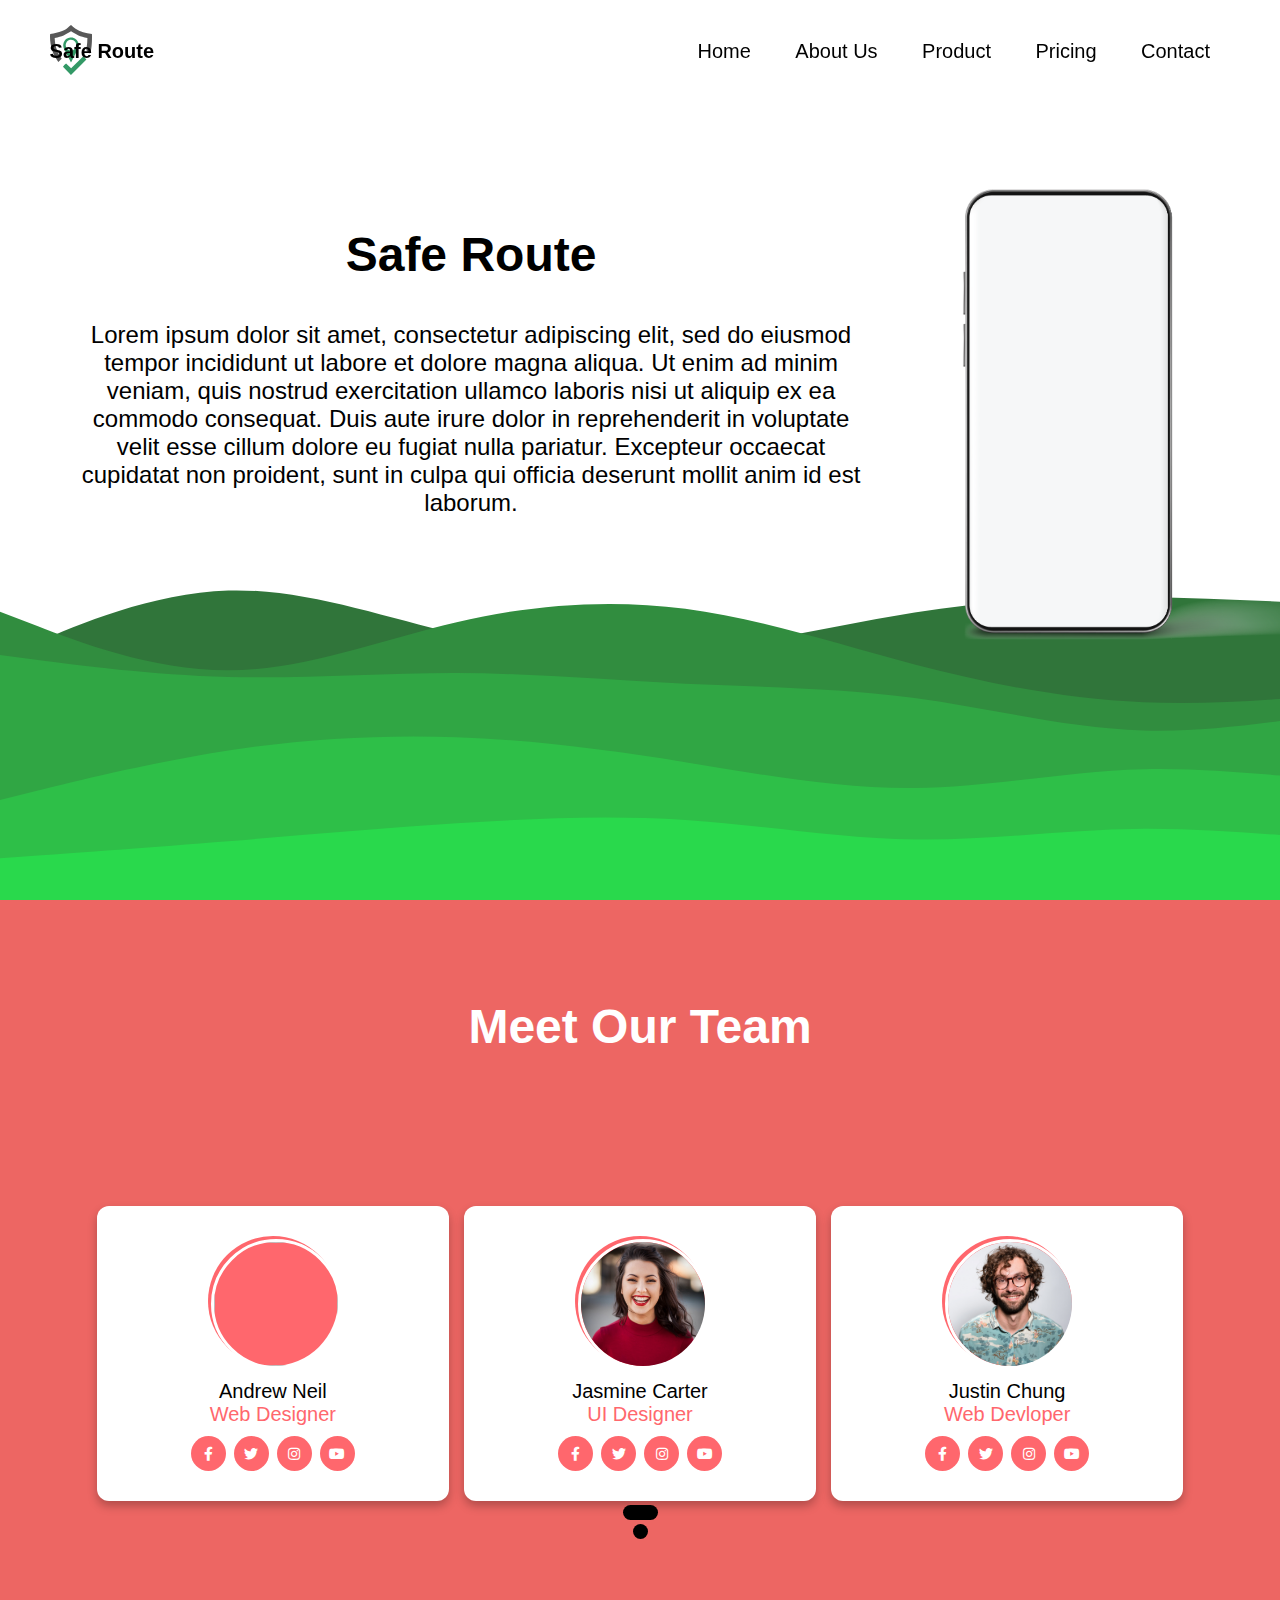
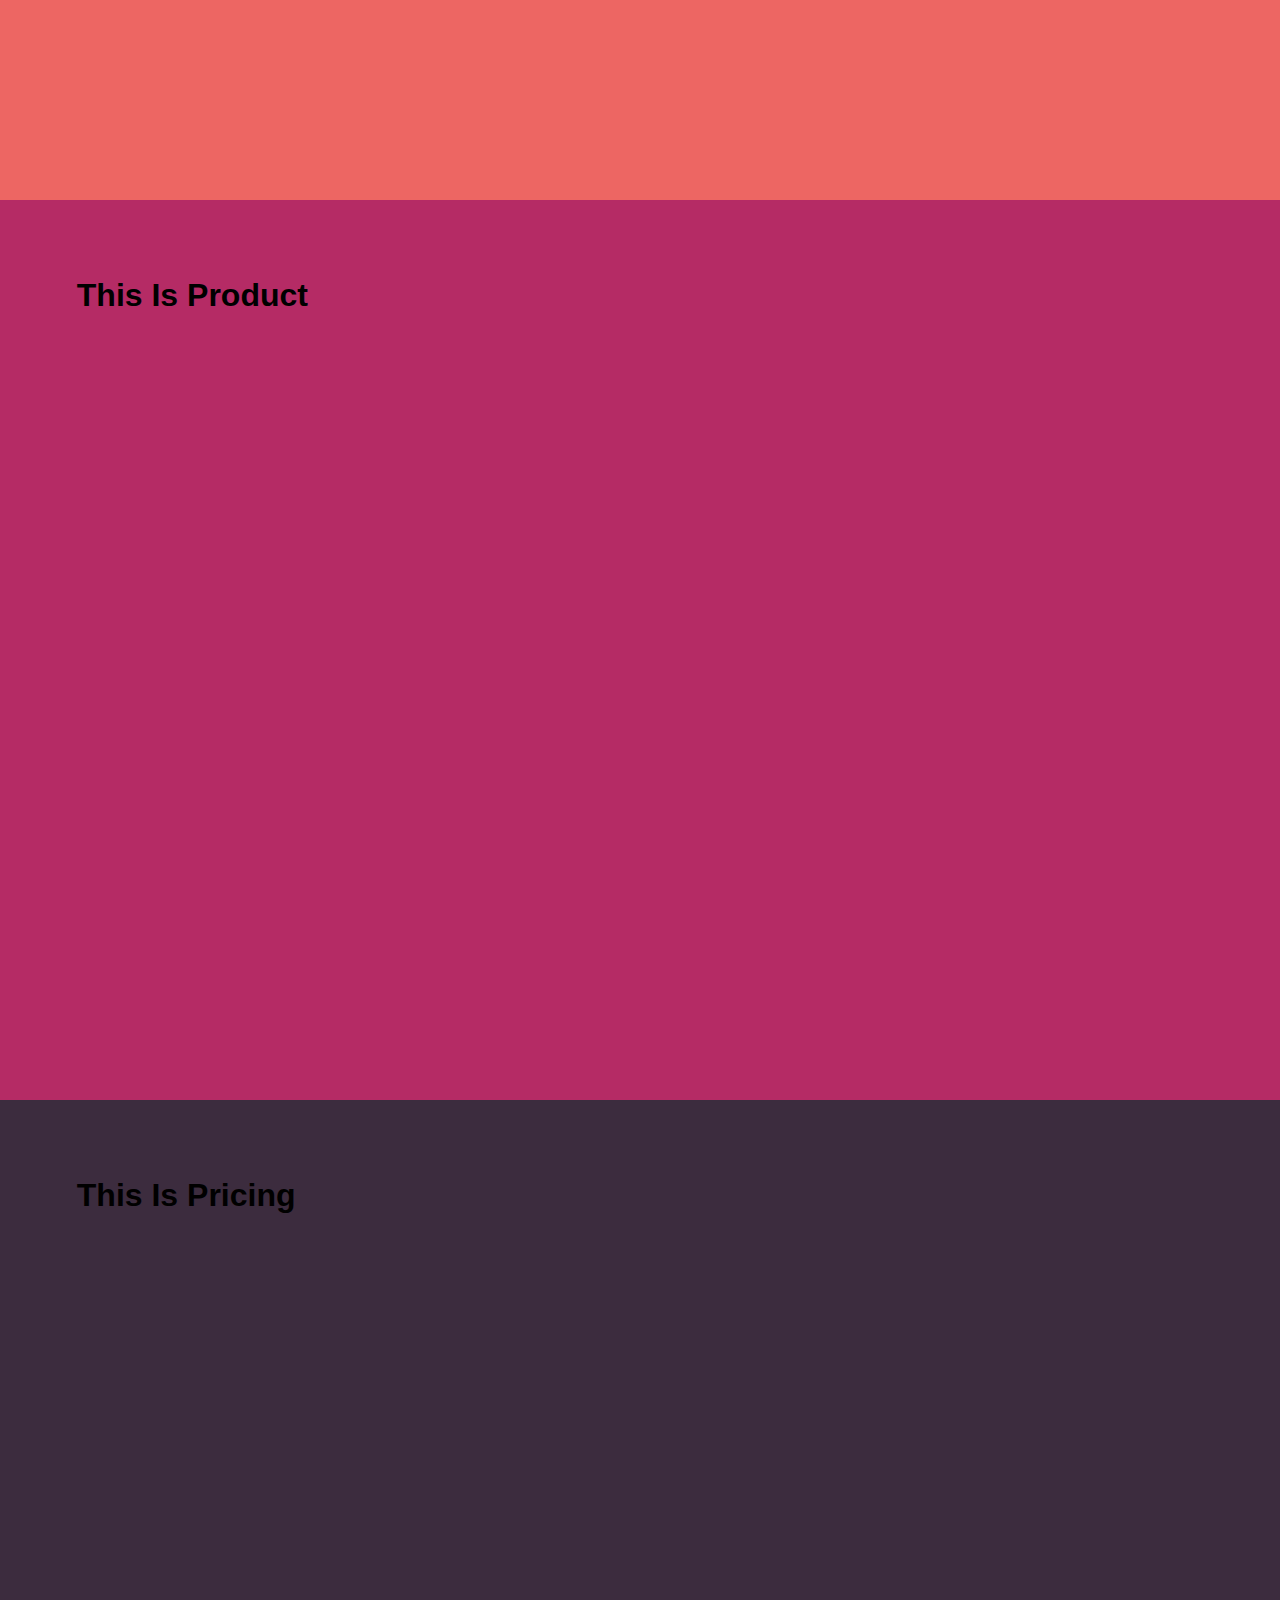
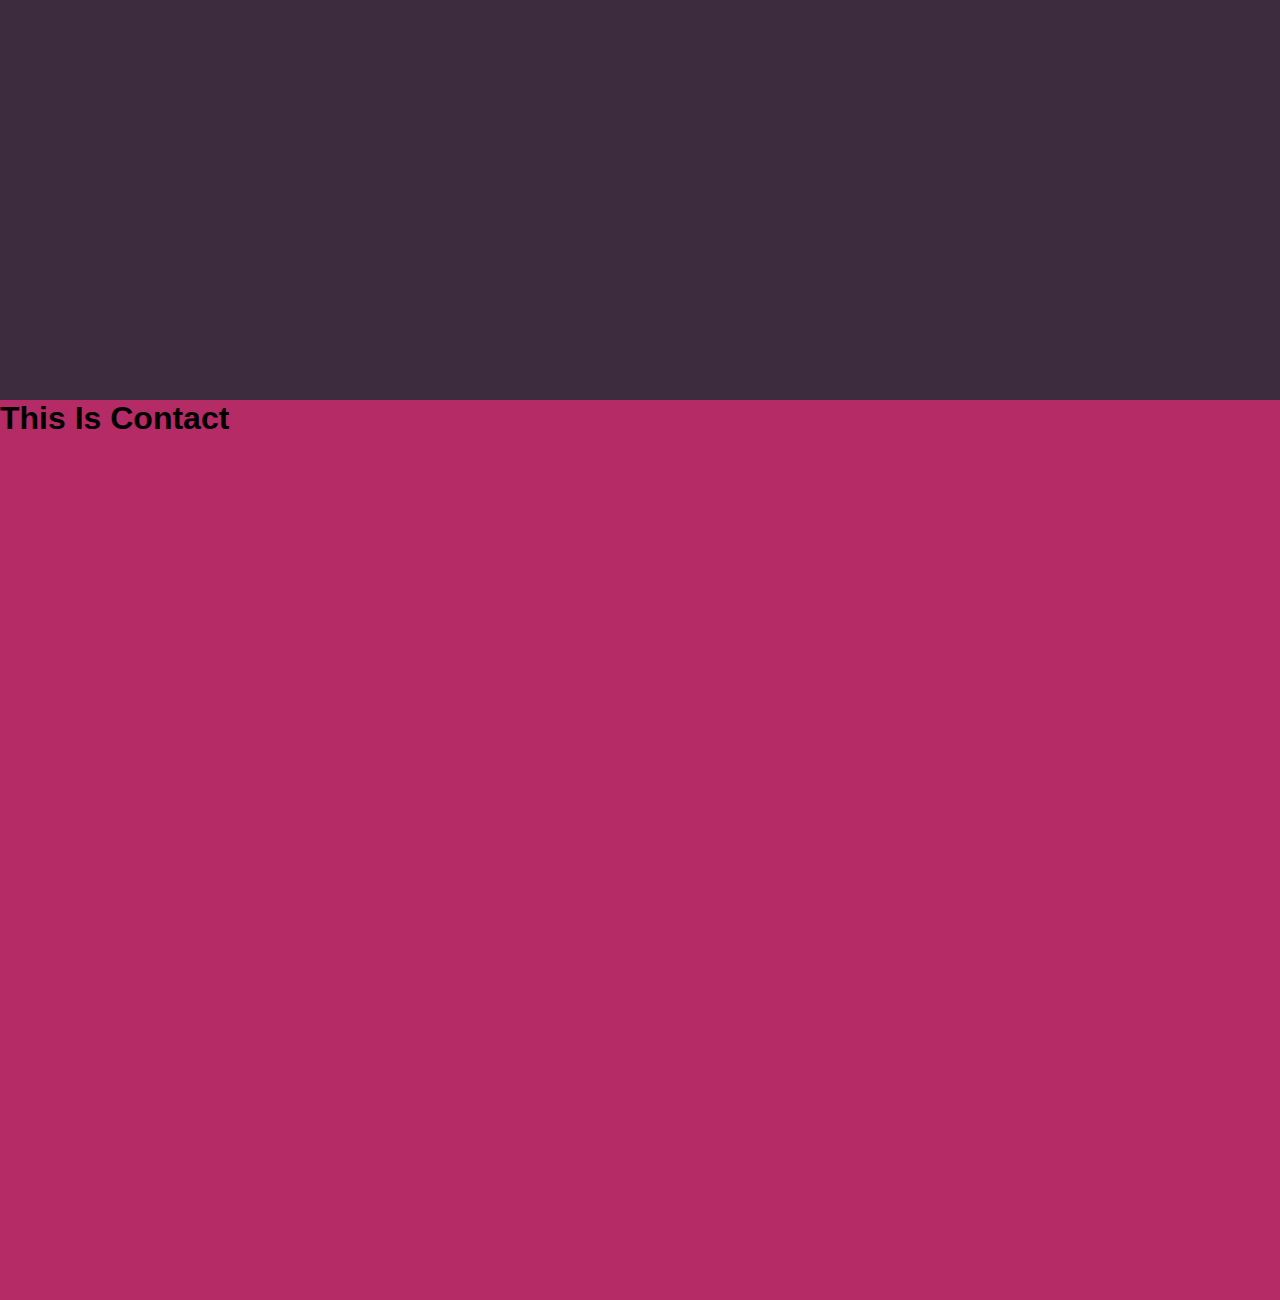
==== index.html @ e8eb343a "initial commit" ====
<!DOCTYPE html>
<html lang="en">

<head>
    <meta charset="UTF-8">
    <title>Safe Route</title>
    <!-- Fontawesome CDN Link -->
    <link rel="stylesheet" href="https://cdnjs.cloudflare.com/ajax/libs/font-awesome/5.15.2/css/all.min.css"/>

    <link rel="stylesheet" href="./static/style.css">
    <link rel="stylesheet" href="./static/pagetransition.css">
	<script src="pagetransitionscript.js"></script>
</head>

<body class="animate-in">
    <header>
        <a href="#"><img class="logo" src="./images/Logo.svg" alt="Logo"></a>
        <a href="#" class="textLogo">Safe Route</a>
        <ul id="menu">
            <li><a href="#home">Home</a></li>
            <li><a href="#about">About Us</a></li>
            <li><a href="#product">Product</a></li>
            <li><a href="#pricing">Pricing</a></li>
            <li><a href="#contact">Contact</a></li>
        </ul>
    </header>
    <section id="home" class="container">
        <div style="width: 70%;">
            <p><h1>Safe Route</h1>Lorem ipsum dolor sit amet, consectetur adipiscing elit, 
            sed do eiusmod tempor incididunt ut labore et dolore magna aliqua. 
            Ut enim ad minim veniam, quis nostrud exercitation ullamco laboris nisi 
            ut aliquip ex ea commodo consequat. Duis aute irure dolor in reprehenderit 
            in voluptate velit esse cillum dolore eu fugiat nulla pariatur. Excepteur 
            occaecat cupidatat non proident, sunt in culpa qui officia deserunt mollit 
            anim id est laborum.
            </p>
        </div>
        <div style="width: 29%;">
            <img class="phone" src="./images/phone.png">
        </div>
    </section>
    <section id="about" class="container-col">
        <div style="height: 20%;">
            <h1>Meet Our Team</h1>
        </div>
        <div class="container-slideshow" style="height: 80%;">
            <div class="container-card">
                <input type="radio" name="dot" id="one">
                <input type="radio" name="dot" id="two">
                 <div class="main-card">
                        <div class="cards">
                            <div class="card">
                                <div class="content">
                                    <div class="img">
                                        <img src="images/img1.jpg" alt="">
                                    </div>
                                    <div class="details">
                                        <div class="name">Andrew Neil</div>
                                        <div class="job">Web Designer</div>
                                    </div>
                                    <div class="media-icons">
                                        <a href="#"><i class="fab fa-facebook-f"></i></a>
                                        <a href="#"><i class="fab fa-twitter"></i></a>
                                        <a href="#"><i class="fab fa-instagram"></i></a>
                                        <a href="#"><i class="fab fa-youtube"></i></a>
                                    </div>
                                </div>
                            </div>
                            <div class="card">
                                <div class="content">
                                    <div class="img">
                                        <img src="images/img2.jpg" alt="">
                                    </div>
                                    <div class="details">
                                        <div class="name">Jasmine Carter</div>
                                        <div class="job">UI Designer</div>
                                    </div>
                                    <div class="media-icons">
                                        <a href="#"><i class="fab fa-facebook-f"></i></a>
                                        <a href="#"><i class="fab fa-twitter"></i></a>
                                        <a href="#"><i class="fab fa-instagram"></i></a>
                                        <a href="#"><i class="fab fa-youtube"></i></a>
                                    </div>
                                </div>
                            </div>
                            <div class="card">
                                <div class="content">
                                    <div class="img">
                                        <img src="images/img3.jpg" alt="">
                                    </div>
                                <div class="details">
                                    <div class="name">Justin Chung</div>
                                    <div class="job">Web Devloper</div>
                                </div>
                                <div class="media-icons">
                                    <a href="#"><i class="fab fa-facebook-f"></i></a>
                                    <a href="#"><i class="fab fa-twitter"></i></a>
                                    <a href="#"><i class="fab fa-instagram"></i></a>
                                    <a href="#"><i class="fab fa-youtube"></i></a>
                                </div>
                            </div>
                        </div>
                    </div>
                    <div class="cards">
                        <div class="card">
                            <div class="content">
                                <div class="img">
                                    <img src="images/img4.jpg" alt="">
                                </div>
                                <div class="details">
                                    <div class="name">Appolo Reef</div>
                                    <div class="job">Web Designer</div>
                                </div>
                                <div class="media-icons">
                                    <a href="#"><i class="fab fa-facebook-f"></i></a>
                                    <a href="#"><i class="fab fa-twitter"></i></a>
                                    <a href="#"><i class="fab fa-instagram"></i></a>
                                    <a href="#"><i class="fab fa-youtube"></i></a>
                                </div>
                            </div>
                        </div>
                        <div class="card">
                            <div class="content">
                                <div class="img">
                                    <img src="images/img5.jpg" alt="">
                                </div>
                                <div class="details">
                                    <div class="name">Adrina Calvo</div>
                                    <div class="job">UI Designer</div>
                                </div>
                                <div class="media-icons">
                                    <a href="#"><i class="fab fa-facebook-f"></i></a>
                                    <a href="#"><i class="fab fa-twitter"></i></a>
                                    <a href="#"><i class="fab fa-instagram"></i></a>
                                    <a href="#"><i class="fab fa-youtube"></i></a>
                                </div>
                            </div>
                        </div>
                        <div class="card">
                            <div class="content">
                                <div class="img">
                                    <img src="images/img6.jpeg" alt="">
                                </div>
                                <div class="details">
                                    <div class="name">Nicole Lewis</div>
                                    <div class="job">Web Devloper</div>
                                </div>
                                <div class="media-icons">
                                    <a href="#"><i class="fab fa-facebook-f"></i></a>
                                    <a href="#"><i class="fab fa-twitter"></i></a>
                                    <a href="#"><i class="fab fa-instagram"></i></a>
                                    <a href="#"><i class="fab fa-youtube"></i></a>
                                </div>
                            </div>
                        </div>
                    </div>   
            </div>
            <div class="button">
                <center>
                    <label for="one" class="active one"></label>
                    <label for="two" class="two"></label>
                </center>
            </div>
        </div>
    </section>
    <section id="product"><h1>This Is Product</h1></section>
    <section id="pricing"><h1>This Is Pricing</h1></section>
    <section id="contact"><h1>This Is Contact</h1></section>

</body>
</html>
---- static/style.css ----
@import url('https://fonts.googleapis.com/css2?family=Poppins:wght@200;300;400;500;600;700&display=swap');
*{
    margin: 0;
    padding: 0;
}

html{
    scroll-behavior: smooth;
}

body{
    font-size: 100%;
    font-family: sans-serif;
}

div, section, span, ul, li, a, header{
    box-sizing: border-box;
}

/*css reset*/
.container{
    display: flex;
    font-size: 24px;
}

.container > div{
    text-align: center;
    color: black;
}

.container > div p{
    margin-top: 19%;
}

.container > div h1{
    margin-bottom: 5%;
}

header{
    width: 100%;
    display: flex;
    justify-content: space-between;
    padding: 20px 50px;
    align-items: center;
    position: fixed;
    z-index: 999;
}

#menu li{
    list-style: none;
    display: inline-block;
    margin: 20px;
}

#menu li a{
    color: rgb(0, 0, 0);
    text-decoration: none;
    font-size: 20px;
}

section{
    width: 100%;
    float: left;
    height: 100vh;
    position: relative;
}

#home{
    background-color: #59405C;
    padding: 6%; 
    background:url("../images/layered-waves-haikei-white2.svg");
    background-repeat: no-repeat;
    background-size: cover;
}

#about{
    background-color: #ED6663;
    padding: 6%;
    /*background:url("../images/layered-waves-haikei-white.svg");*/
    background-repeat: no-repeat;
    background-size: cover;
}

#product{
    background-color: #B52B65;
    padding: 6%;
}

#pricing{
    background-color: #3C2C3E;
    padding: 6%;
}

#contact{
     background-color: #B52B65;
}

/*h1{
    position: absolute;
    top: 50%;
    left: 50%;
    transform: translate(-50%, -50%);
    color: #fff;
}*/

.logo{
    height: 50px;
}
.textLogo{
    margin-left: -48%;
    font-size: 20px;
    text-decoration: none;
    color: black;
    font-weight: bolder;
}

.phone{
    height: 450px;
    transform: translate(25%, 25%);
}

.container-col{
    display: flex;
    flex-direction: column;
    background-color: #fff;
    text-align: center;
    font-size: 24px;

}

.container-col > div h1{
    margin-top: 2%;
    color: white;
}

/* Meet Our Team Section*/
.container-slideshow{
    width: 100%;
    overflow: hidden;
    padding: 80px 0;
  }
.container-slideshow .main-card{
    display: flex;
    justify-content: space-evenly;
    width: 200%;
    transition: 1s;
}
#two:checked ~ .main-card{
    margin-left: -100%;
  }
.container-slideshow .main-card .cards{
    width: calc(100% / 2 - 10px);
    display: flex;
    flex-wrap: wrap;
    margin: 0 20px;
    justify-content: space-between;
}
.main-card .cards .card{
  width: calc(100% / 3 - 10px);
  background: #fff;
  border-radius: 12px;
  padding: 30px;
  box-shadow: 0 5px 10px rgba(0, 0, 0, 0.25);
  transition: all 0.4s ease;
}
.main-card .cards .card:hover{
  transform: translateY(-15px);
}
.cards .card .content{
  width: 100%;
  display: flex;
  flex-direction: column;
  justify-content: center;
  align-items: center;
  text-align: center;
}
.cards .card .content .img{
  height: 130px;
  width: 130px;
  border-radius: 50%;
  padding: 3px;
  background: #FF676D;
  margin-bottom: 14px;
}
.card .content .img img{
  height: 100%;
  width: 100%;
  border: 3px solid #ffff;
  border-radius: 50%;
  object-fit: cover;
}
.card .content .name{
  font-size: 20px;
  font-weight: 500;
}
.card .content .job{
  font-size: 20px;
  color: #FF676D;
}
.card .content .media-icons{
  margin-top: 10px;
  display: flex;

}
.media-icons a{
  text-align: center;
  line-height: 33px;
  height: 35px;
  width: 35px;
  margin: 0 4px;
  font-size: 14px;
  color: #FFF;
  border-radius: 50%;
  border: 2px solid transparent;
  background: #FF676D;
  transition: all 0.3s ease;
}
.media-icons a:hover{
  color: #FF676D;
  background-color: #fff;
  border-color: #FF676D;
}
 .container .button{
  align-items: center;
  width: 100%;
  display: flex;
  justify-content: center;
}
.button label{
  display: flex;
  height: 15px;
  width: 15px;
  border-radius: 20px;
  background: black;
  margin: 4px;
  cursor: pointer;
  transition: all 0.5s ease;
  z-index: 1;
}
.button label.active{
  width: 35px;
}
#one:checked ~ .button .one{
  width: 35px;
}
#one:checked ~ .button .two{
  width: 15px;
}
#two:checked ~ .button .one{
  width: 15px;
}
#two:checked ~ .button .two{
  width: 35px;
}
input[type="radio"]{
  display: none;
}
@media (max-width: 768px) {
  .main-card .cards .card{
    margin: 20px 0 10px 0;
    width: calc(100% / 2 - 10px);
  }
}
@media (max-width: 600px) {
  .main-card .cards .card{
    /* margin: 20px 0 10px 0; */
    width: 100%;
  }
}
---- static/pagetransition.css ----
.animate-in {
    -webkit-animation: fadeIn .5s ease-in;
    animation: fadeIn .5s ease-in;
}

.animate-out {
    -webkit-transition: opacity .5s;
    transition: opacity .5s;
    opacity: 0;
}

@-webkit-keyframes fadeIn {
    from { opacity: 0; }
    to { opacity: 1; }
}

@keyframes fadeIn {
    from { opacity: 0; }
    to { opacity: 1; }
}
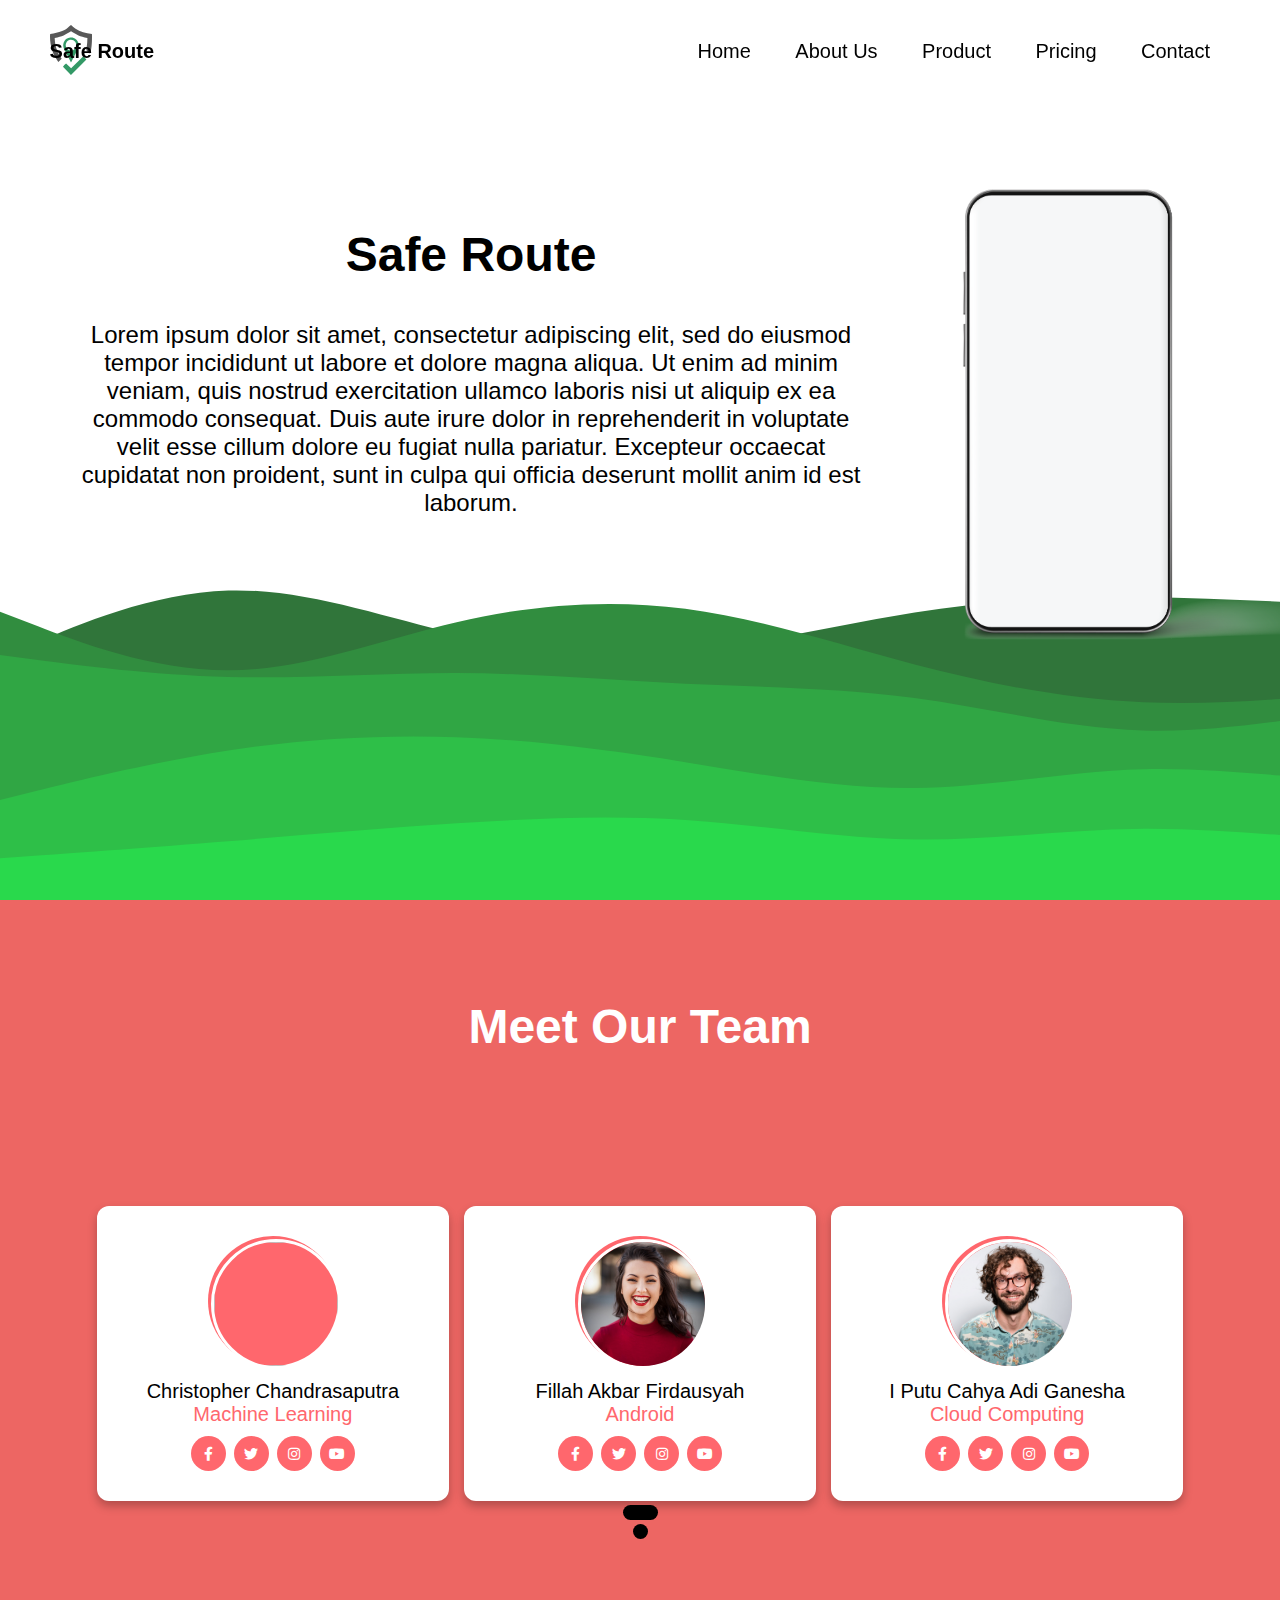
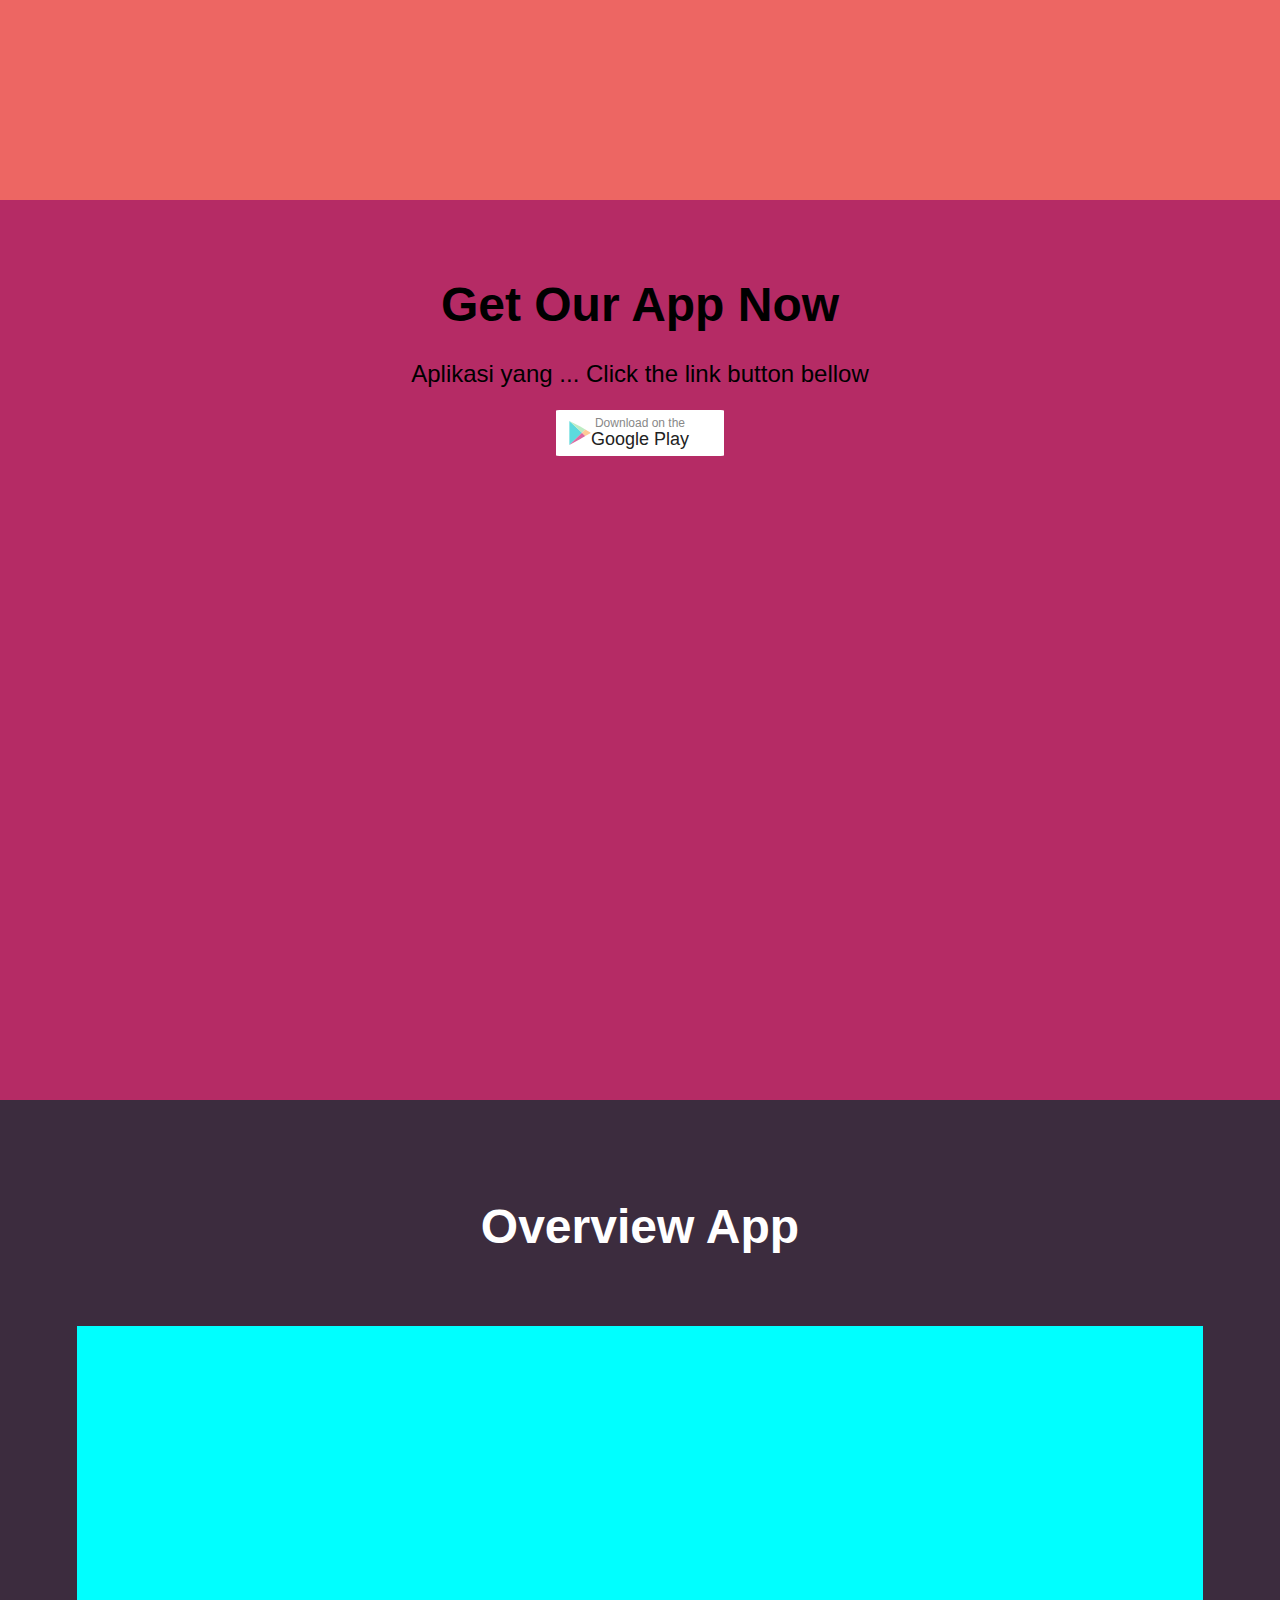
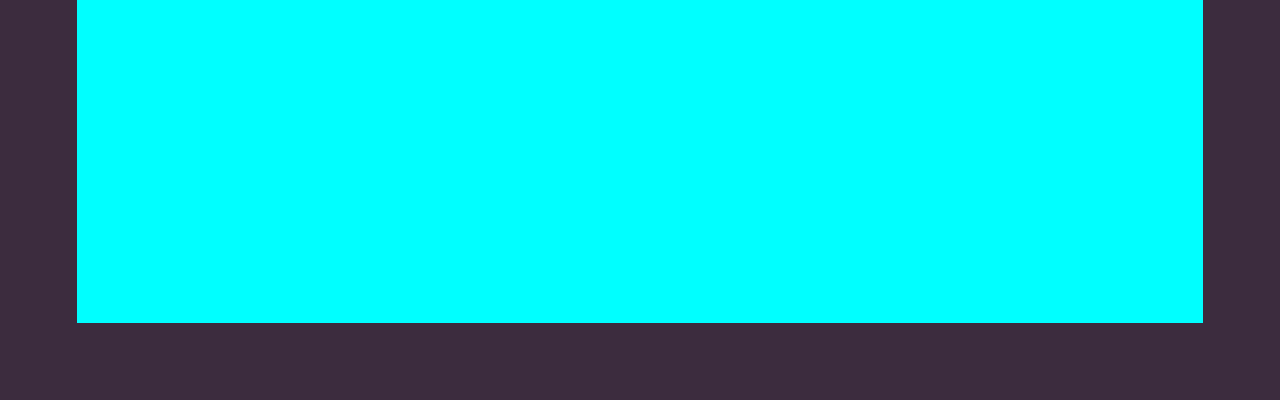
==== commit fca67942: "update section app and about" ====
--- a/index.html
+++ b/index.html
@@ -55,8 +55,8 @@
                                         <img src="images/img1.jpg" alt="">
                                     </div>
                                     <div class="details">
-                                        <div class="name">Andrew Neil</div>
-                                        <div class="job">Web Designer</div>
+                                        <div class="name">Christopher Chandrasaputra</div>
+                                        <div class="job">Machine Learning</div>
                                     </div>
                                     <div class="media-icons">
                                         <a href="#"><i class="fab fa-facebook-f"></i></a>
@@ -72,8 +72,8 @@
                                         <img src="images/img2.jpg" alt="">
                                     </div>
                                     <div class="details">
-                                        <div class="name">Jasmine Carter</div>
-                                        <div class="job">UI Designer</div>
+                                        <div class="name">Fillah Akbar Firdausyah</div>
+                                        <div class="job">Android</div>
                                     </div>
                                     <div class="media-icons">
                                         <a href="#"><i class="fab fa-facebook-f"></i></a>
@@ -89,8 +89,8 @@
                                         <img src="images/img3.jpg" alt="">
                                     </div>
                                 <div class="details">
-                                    <div class="name">Justin Chung</div>
-                                    <div class="job">Web Devloper</div>
+                                    <div class="name">I Putu Cahya Adi Ganesha</div>
+                                    <div class="job">Cloud Computing</div>
                                 </div>
                                 <div class="media-icons">
                                     <a href="#"><i class="fab fa-facebook-f"></i></a>
@@ -108,8 +108,8 @@
                                     <img src="images/img4.jpg" alt="">
                                 </div>
                                 <div class="details">
-                                    <div class="name">Appolo Reef</div>
-                                    <div class="job">Web Designer</div>
+                                    <div class="name">Hanif Adam Al Abraar</div>
+                                    <div class="job">Machine Learning</div>
                                 </div>
                                 <div class="media-icons">
                                     <a href="#"><i class="fab fa-facebook-f"></i></a>
@@ -125,8 +125,8 @@
                                     <img src="images/img5.jpg" alt="">
                                 </div>
                                 <div class="details">
-                                    <div class="name">Adrina Calvo</div>
-                                    <div class="job">UI Designer</div>
+                                    <div class="name">Ikhsan Cahya Mardika</div>
+                                    <div class="job">Android</div>
                                 </div>
                                 <div class="media-icons">
                                     <a href="#"><i class="fab fa-facebook-f"></i></a>
@@ -142,8 +142,8 @@
                                     <img src="images/img6.jpeg" alt="">
                                 </div>
                                 <div class="details">
-                                    <div class="name">Nicole Lewis</div>
-                                    <div class="job">Web Devloper</div>
+                                    <div class="name">Muhammad Anggi Wirahmat</div>
+                                    <div class="job">Cloud Computing</div>
                                 </div>
                                 <div class="media-icons">
                                     <a href="#"><i class="fab fa-facebook-f"></i></a>
@@ -163,10 +163,26 @@
             </div>
         </div>
     </section>
-    <section id="product"><h1>This Is Product</h1></section>
-    <section id="pricing"><h1>This Is Pricing</h1></section>
-    <section id="contact"><h1>This Is Contact</h1></section>
-
+    <section id="product" class="container-col">
+        <h1>Get Our App Now</h1>
+        <br>
+        <p>Aplikasi yang ... Click the link button bellow</p>
+        <!-- Google Play button -->
+        <center>
+            <a href="#" target="_blank" class="market-btn google-btn" role="button">
+                <span class="market-button-subtitle">Download on the</span>
+                <span class="market-button-title">Google Play</span>
+            </a>
+        </center>
+        
+    </section>
+    <section id="pricing" class="container-col">
+        <div style="height: 20%;">
+            <h1>Overview App</h1>
+        </div>
+        <div style="height: 80%; background-color:aqua">
+        </div>
+    </section>
 </body>
 </html>
 
--- a/static/style.css
+++ b/static/style.css
@@ -1,4 +1,4 @@
-@import url('https://fonts.googleapis.com/css2?family=Poppins:wght@200;300;400;500;600;700&display=swap');
+@import url("https://fonts.googleapis.com/css2?family=Poppins:weight@100;200;300;400;500;600;700;800&display=swap");
 *{
     margin: 0;
     padding: 0;
@@ -131,6 +131,39 @@
 .container-col > div h1{
     margin-top: 2%;
     color: white;
+}
+/* Button Download*/
+.market-btn {
+  display: inline-block;
+  width: 15%;
+  padding: 0.5%;
+  border-radius: 2%;
+  background-position: center left 0.75rem;
+  background-color: #fff;
+  background-size: 1.5rem 1.5rem;
+  background-repeat: no-repeat;
+  text-decoration: none;
+  margin-top: 2%;
+}
+.market-btn .market-button-title {
+  display: block;
+  color: #222;
+  font-size: 18px;
+  margin-top: 2%;
+}
+.market-btn .market-button-subtitle {
+  display: block;
+  margin-bottom: -0.25rem;
+  color: #888;
+  font-size: 0.75rem;
+}
+.market-btn:hover {
+  background-color: #adabab;
+  text-decoration: none;
+}
+
+.google-btn {
+  background-image: url([data-uri]);
 }
 
 /* Meet Our Team Section*/
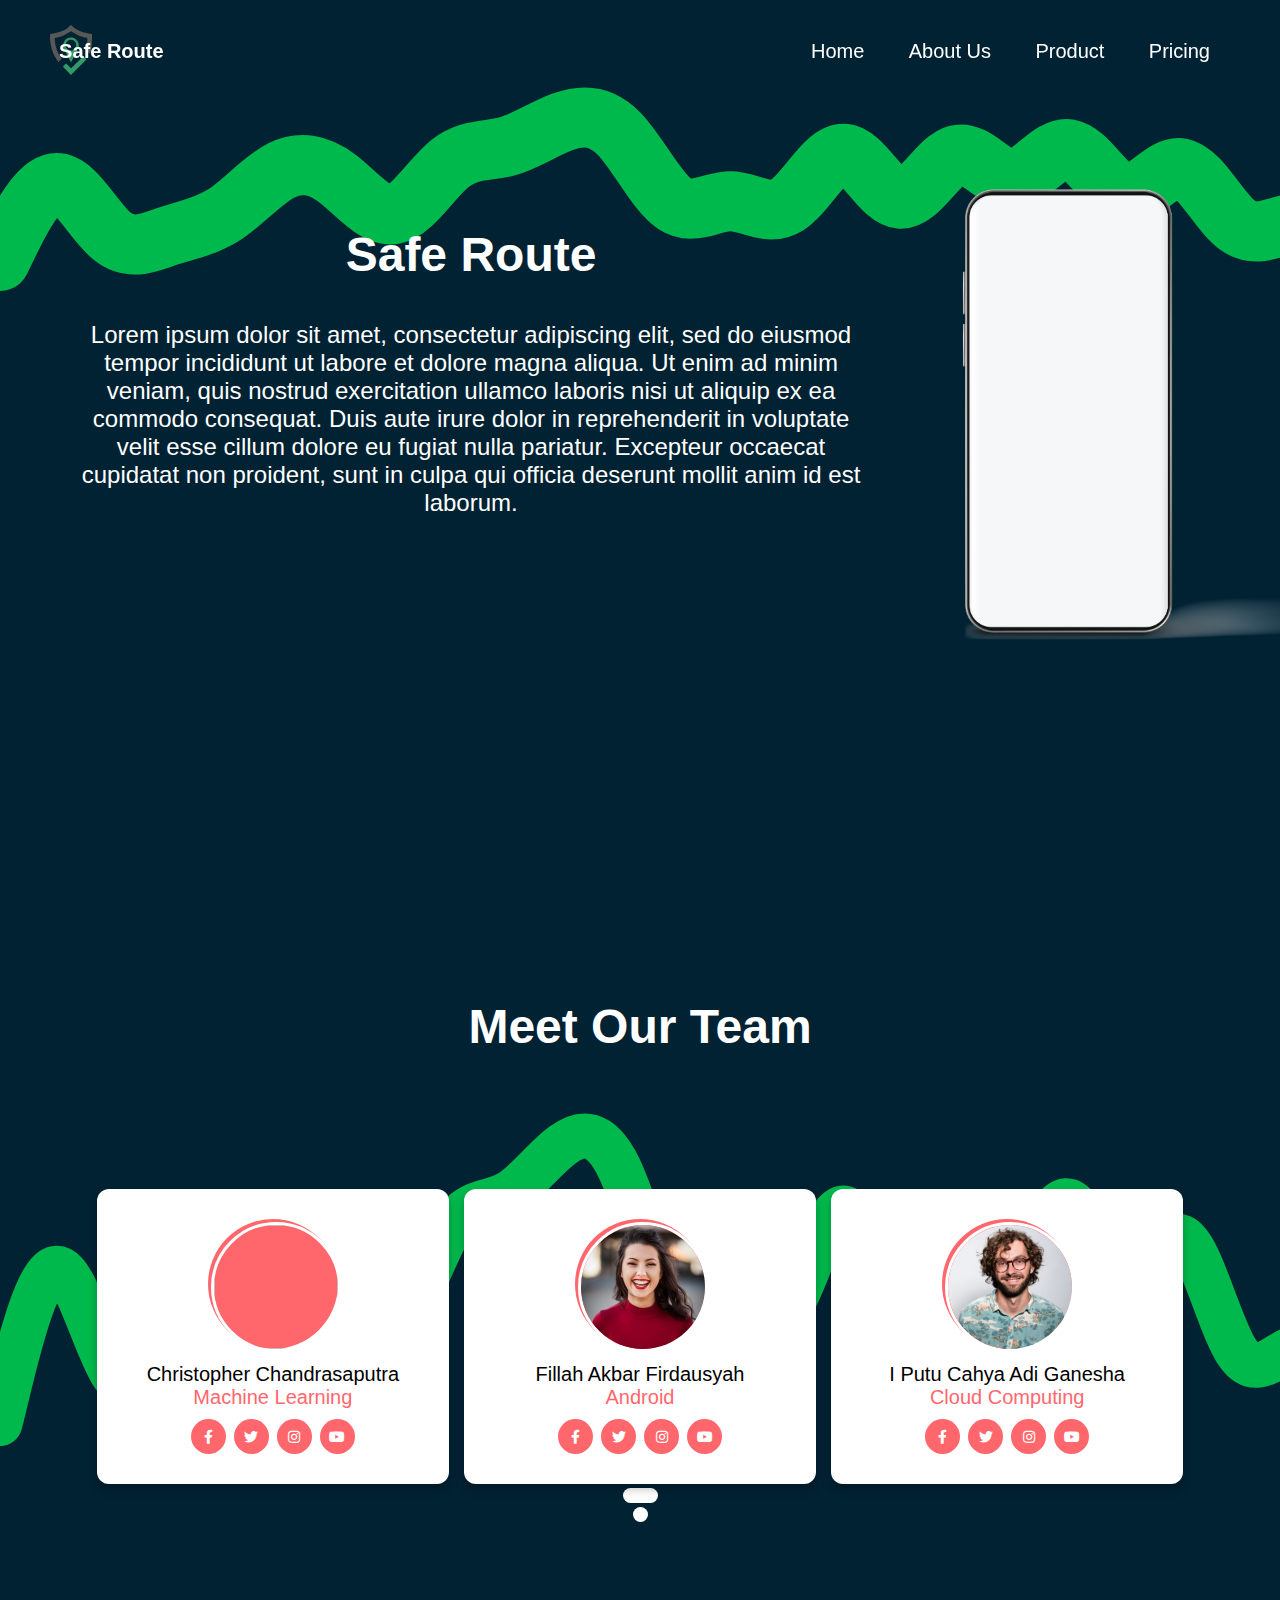
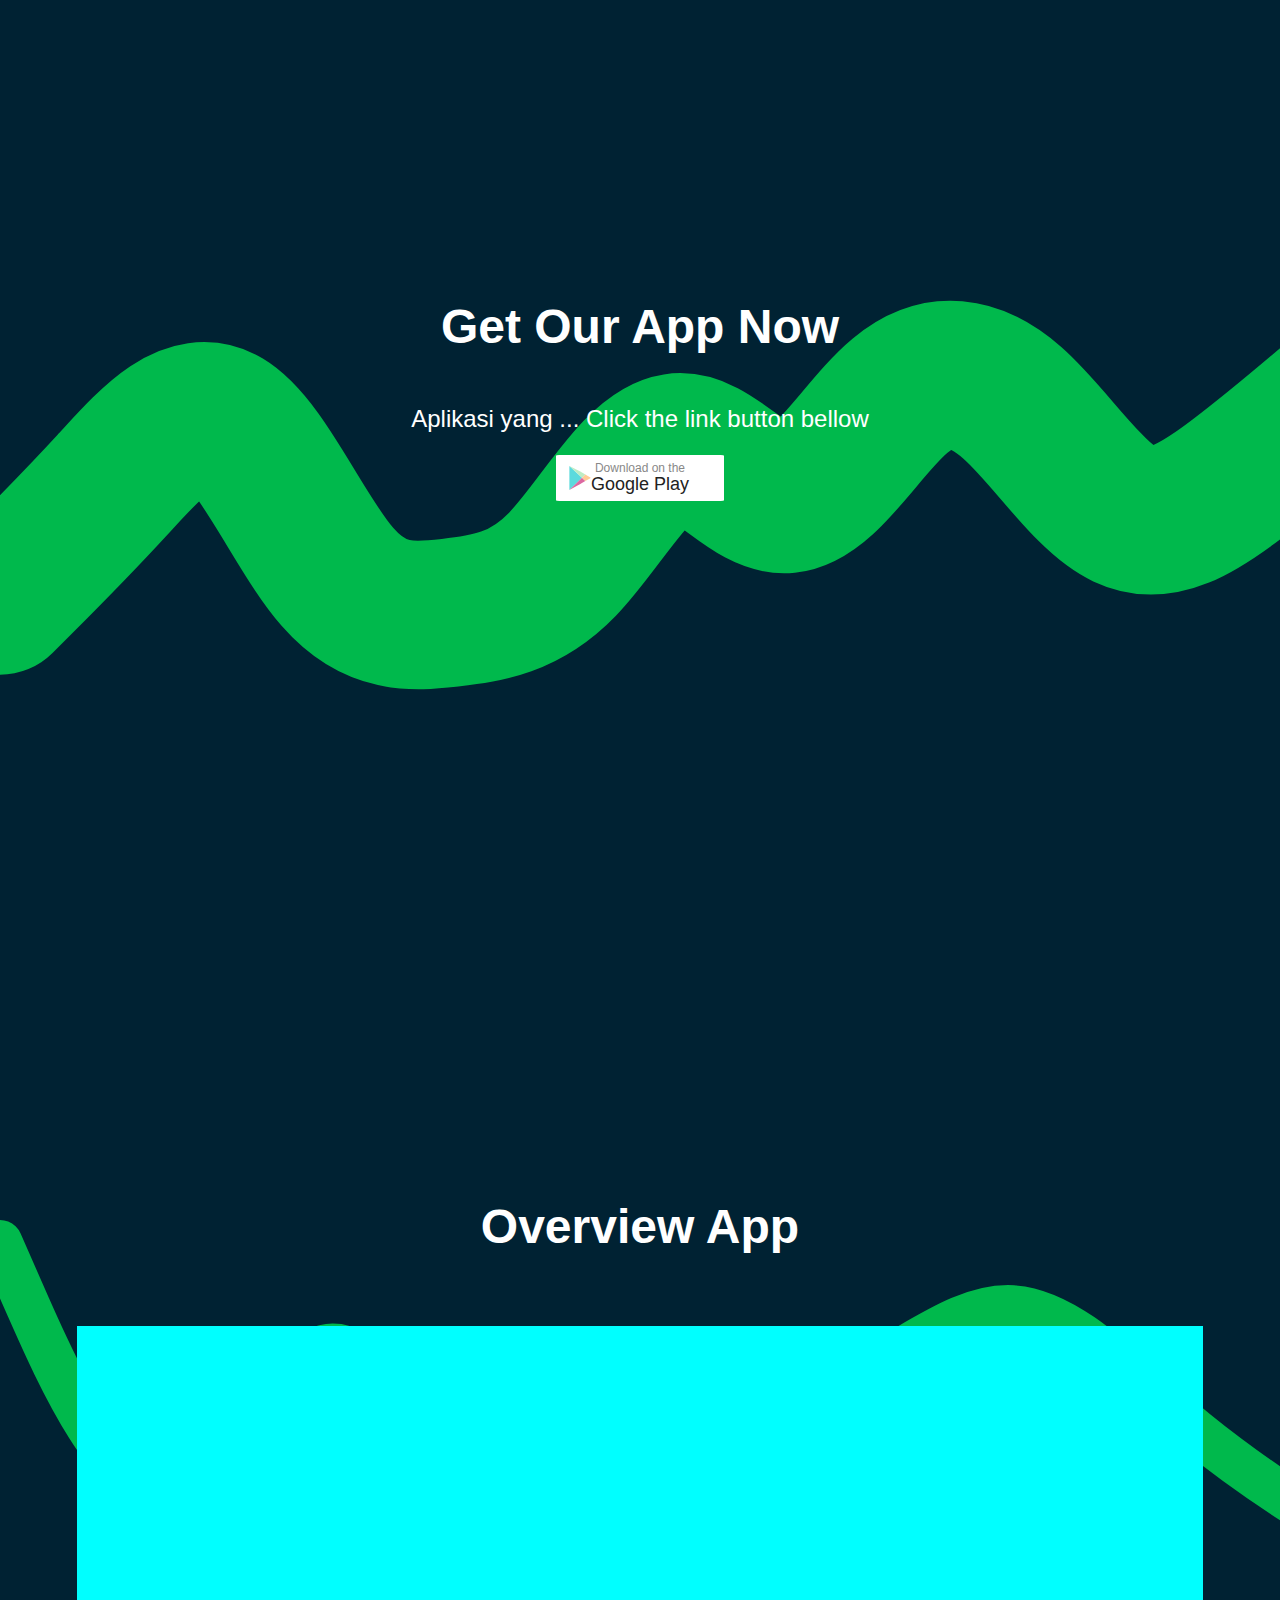
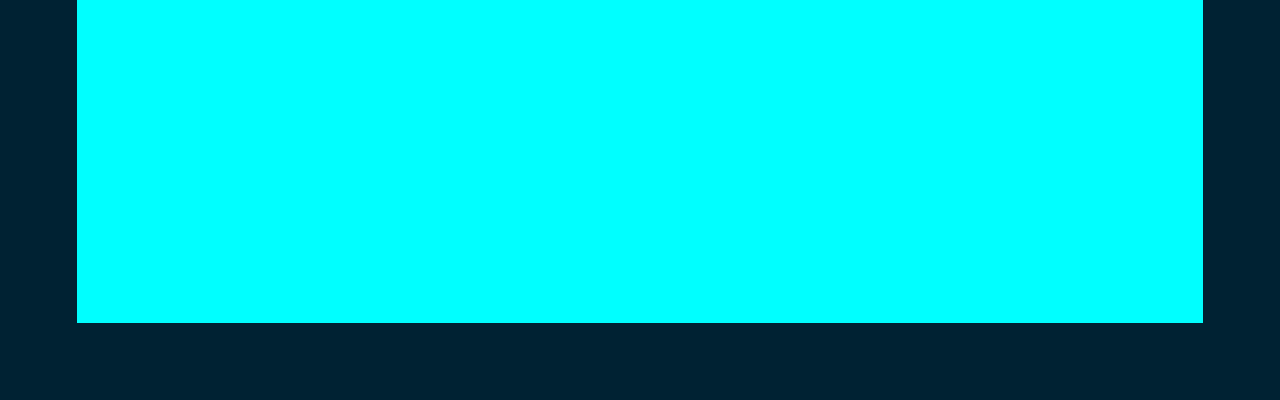
==== commit bbb44a6f: "update background" ====
--- a/index.html
+++ b/index.html
@@ -21,7 +21,6 @@
             <li><a href="#about">About Us</a></li>
             <li><a href="#product">Product</a></li>
             <li><a href="#pricing">Pricing</a></li>
-            <li><a href="#contact">Contact</a></li>
         </ul>
     </header>
     <section id="home" class="container">
@@ -43,7 +42,7 @@
         <div style="height: 20%;">
             <h1>Meet Our Team</h1>
         </div>
-        <div class="container-slideshow" style="height: 80%;">
+        <div class="container-slideshow" style="height: 90%;">
             <div class="container-card">
                 <input type="radio" name="dot" id="one">
                 <input type="radio" name="dot" id="two">
@@ -164,9 +163,11 @@
         </div>
     </section>
     <section id="product" class="container-col">
-        <h1>Get Our App Now</h1>
-        <br>
-        <p>Aplikasi yang ... Click the link button bellow</p>
+        <div>
+            <h1>Get Our App Now</h1>
+            <br>
+            <p>Aplikasi yang ... Click the link button bellow</p>
+        </div>
         <!-- Google Play button -->
         <center>
             <a href="#" target="_blank" class="market-btn google-btn" role="button">
--- a/static/style.css
+++ b/static/style.css
@@ -25,7 +25,7 @@
 
 .container > div{
     text-align: center;
-    color: black;
+    color: white;
 }
 
 .container > div p{
@@ -53,7 +53,7 @@
 }
 
 #menu li a{
-    color: rgb(0, 0, 0);
+    color: white;
     text-decoration: none;
     font-size: 20px;
 }
@@ -68,7 +68,7 @@
 #home{
     background-color: #59405C;
     padding: 6%; 
-    background:url("../images/layered-waves-haikei-white2.svg");
+    background:url("../images/wave-haikei3.svg");
     background-repeat: no-repeat;
     background-size: cover;
 }
@@ -76,7 +76,7 @@
 #about{
     background-color: #ED6663;
     padding: 6%;
-    /*background:url("../images/layered-waves-haikei-white.svg");*/
+    background:url("../images/wave-haikei5.svg");
     background-repeat: no-repeat;
     background-size: cover;
 }
@@ -84,15 +84,17 @@
 #product{
     background-color: #B52B65;
     padding: 6%;
+    background:url("../images/wave-haikei8.svg");
+    background-repeat: no-repeat;
+    background-size: cover;
 }
 
 #pricing{
     background-color: #3C2C3E;
     padding: 6%;
-}
-
-#contact{
-     background-color: #B52B65;
+    background:url("../images/wave-haikei7.svg");
+    background-repeat: no-repeat;
+    background-size: cover;
 }
 
 /*h1{
@@ -107,10 +109,10 @@
     height: 50px;
 }
 .textLogo{
-    margin-left: -48%;
+    margin-left: -56%;
     font-size: 20px;
     text-decoration: none;
-    color: black;
+    color: white;
     font-weight: bolder;
 }
 
@@ -131,6 +133,10 @@
 .container-col > div h1{
     margin-top: 2%;
     color: white;
+}
+.container-col > div p{
+  margin-top: 2%;
+  color: white;
 }
 /* Button Download*/
 .market-btn {
@@ -264,7 +270,7 @@
   height: 15px;
   width: 15px;
   border-radius: 20px;
-  background: black;
+  background: white;
   margin: 4px;
   cursor: pointer;
   transition: all 0.5s ease;
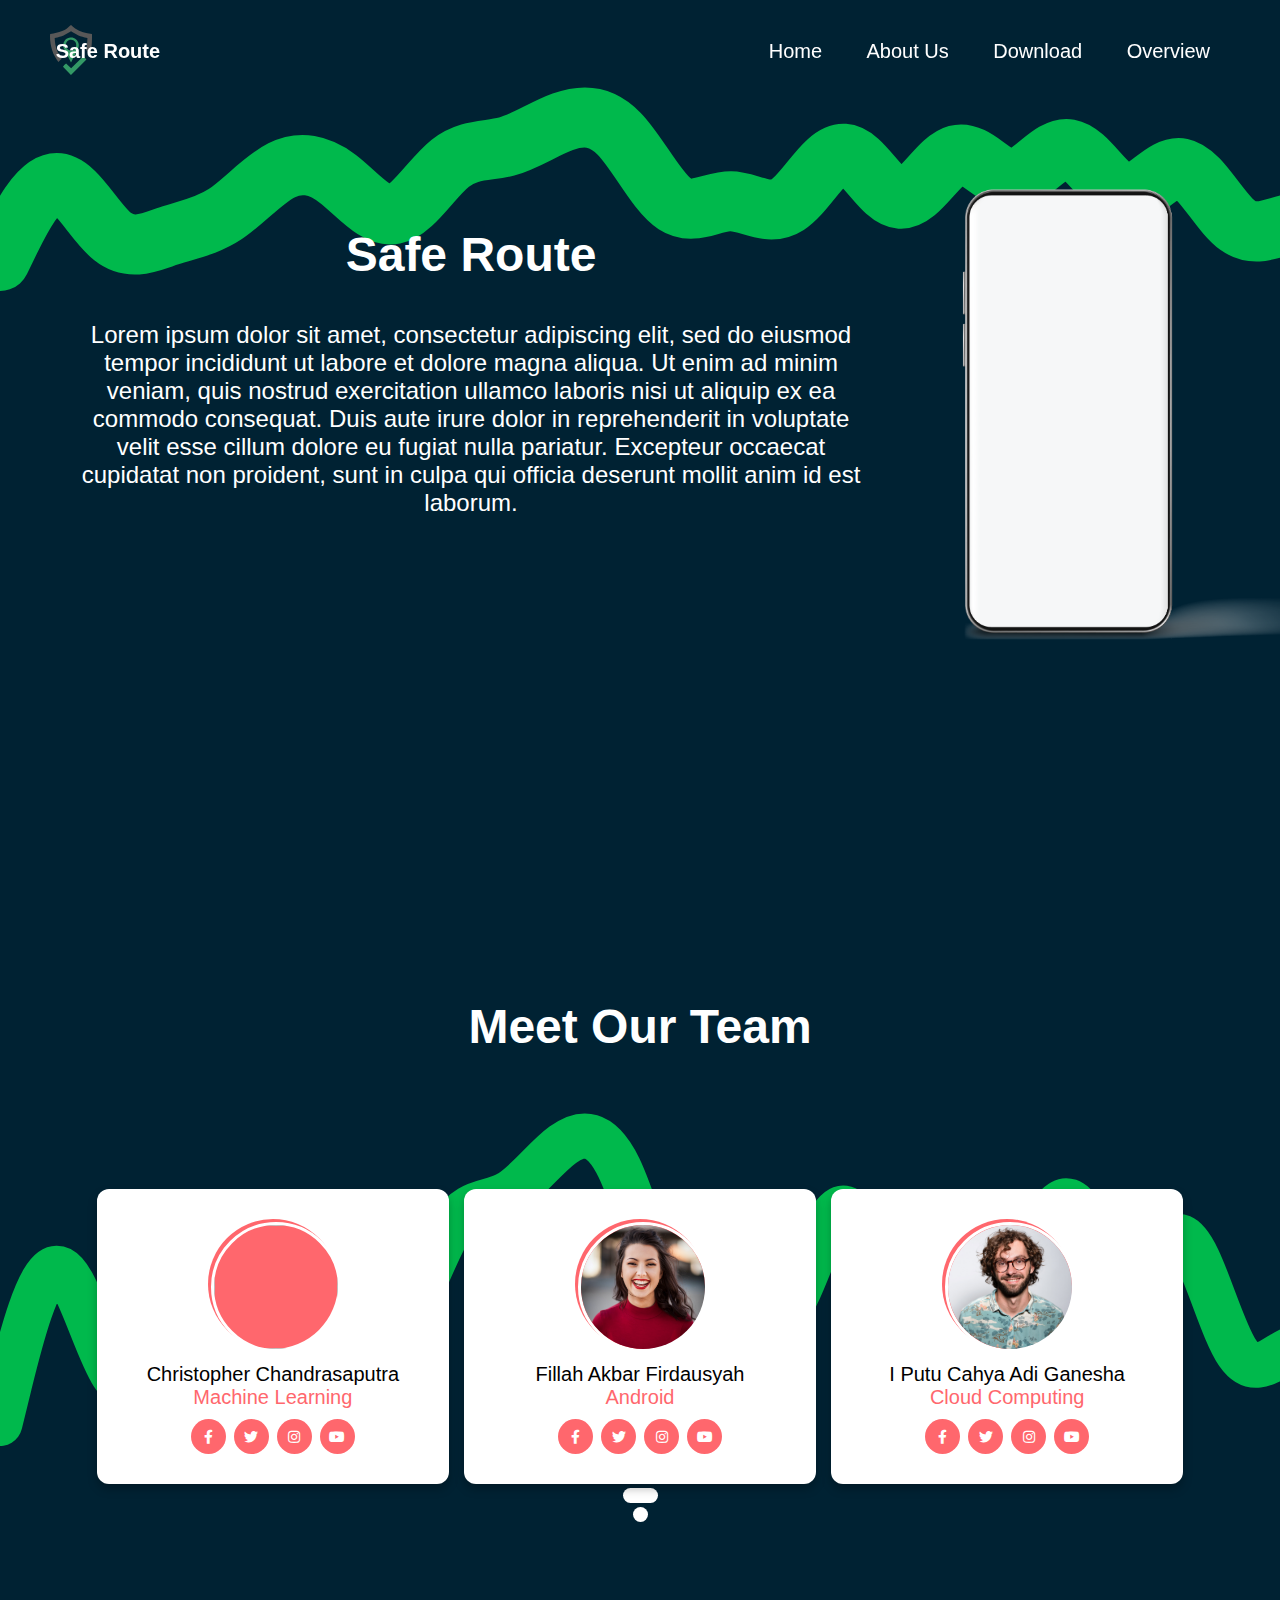
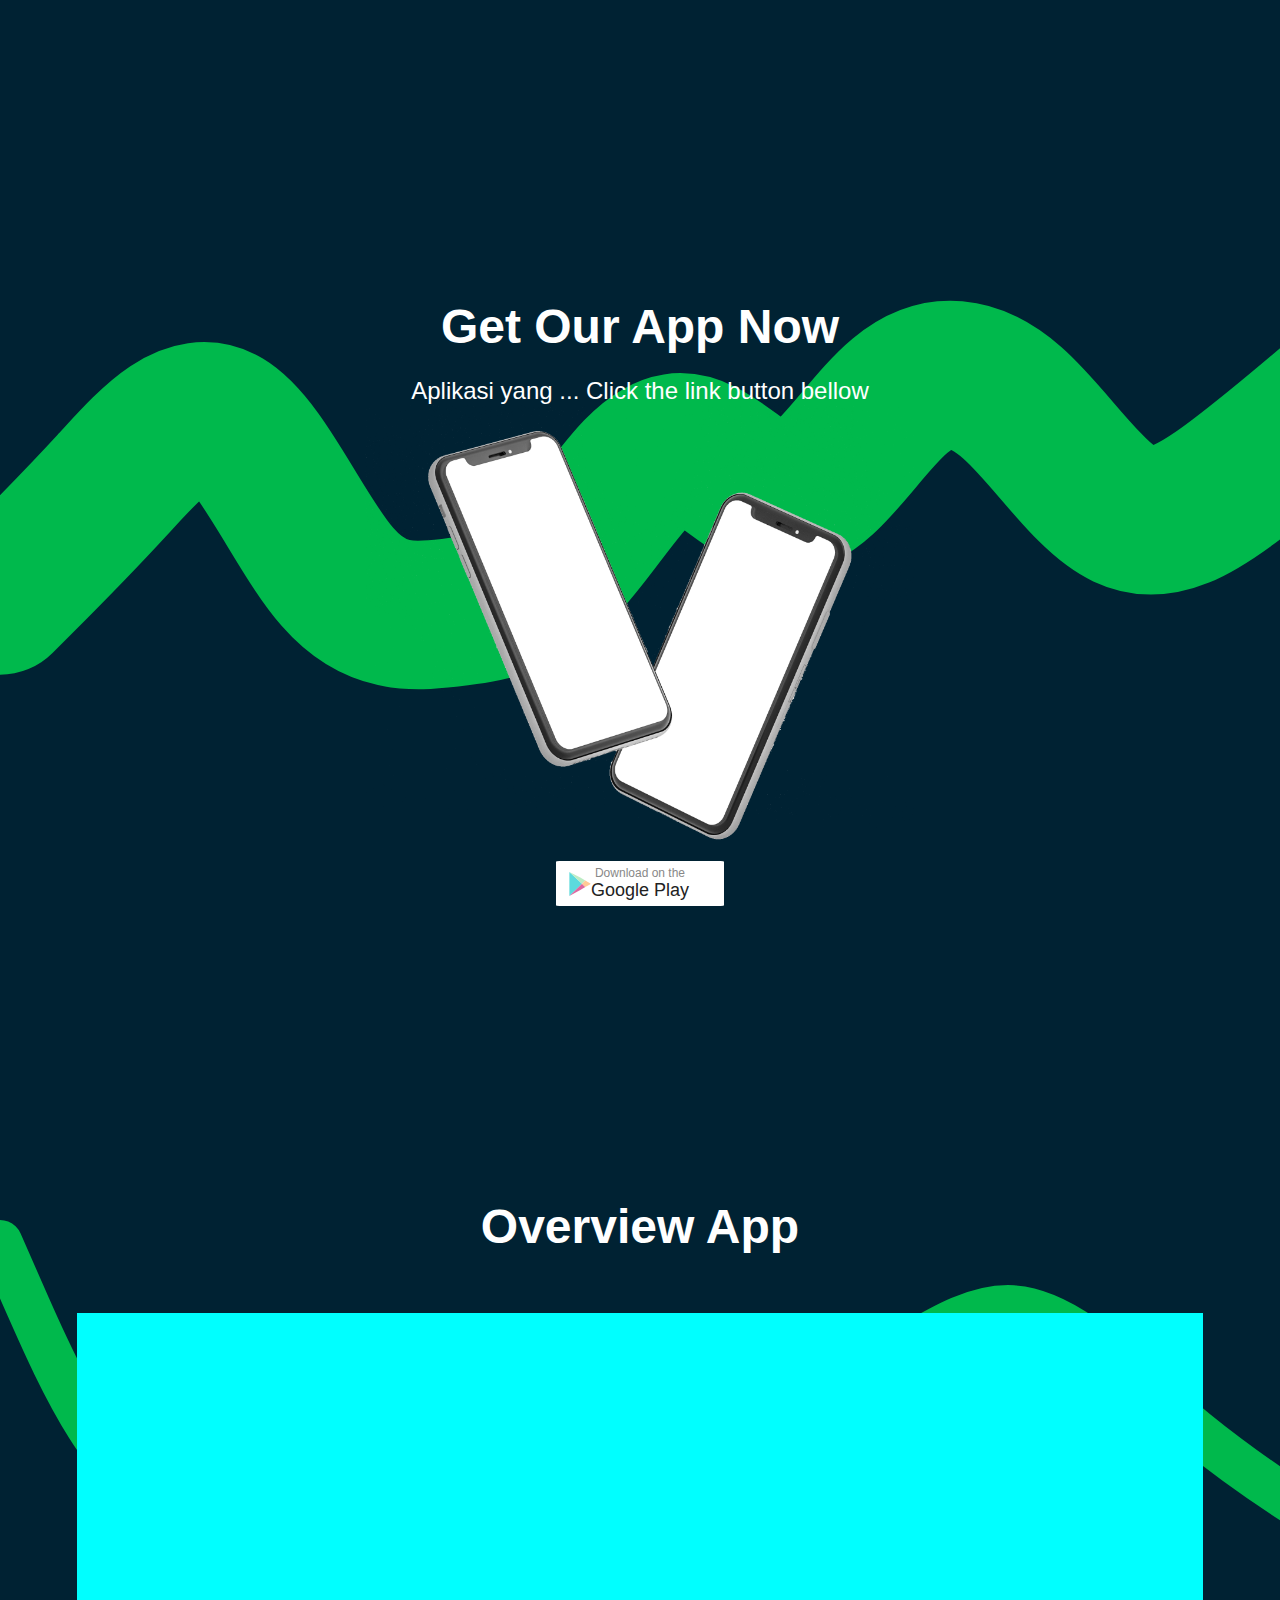
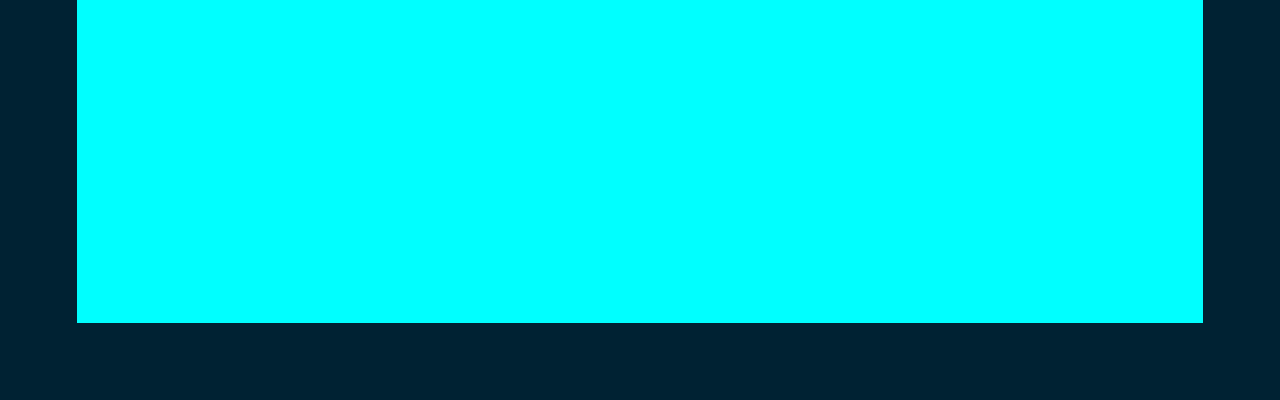
==== commit c9b03cea: "update phone image" ====
--- a/index.html
+++ b/index.html
@@ -19,8 +19,8 @@
         <ul id="menu">
             <li><a href="#home">Home</a></li>
             <li><a href="#about">About Us</a></li>
-            <li><a href="#product">Product</a></li>
-            <li><a href="#pricing">Pricing</a></li>
+            <li><a href="#product">Download</a></li>
+            <li><a href="#overview">Overview</a></li>
         </ul>
     </header>
     <section id="home" class="container">
@@ -165,9 +165,11 @@
     <section id="product" class="container-col">
         <div>
             <h1>Get Our App Now</h1>
-            <br>
             <p>Aplikasi yang ... Click the link button bellow</p>
         </div>
+        <center>
+            <img class="phone2" src="./images/2phonedown.png">
+        </center>
         <!-- Google Play button -->
         <center>
             <a href="#" target="_blank" class="market-btn google-btn" role="button">
@@ -177,11 +179,13 @@
         </center>
         
     </section>
-    <section id="pricing" class="container-col">
-        <div style="height: 20%;">
+    <section id="overview" class="container-col">
+        <div style="height: 15%;">
             <h1>Overview App</h1>
         </div>
-        <div style="height: 80%; background-color:aqua">
+        <br>
+        <div style="height: 85%; background-color:aqua">
+
         </div>
     </section>
 </body>
--- a/static/style.css
+++ b/static/style.css
@@ -89,7 +89,7 @@
     background-size: cover;
 }
 
-#pricing{
+#overview{
     background-color: #3C2C3E;
     padding: 6%;
     background:url("../images/wave-haikei7.svg");
@@ -109,7 +109,7 @@
     height: 50px;
 }
 .textLogo{
-    margin-left: -56%;
+    margin-left: -53%;
     font-size: 20px;
     text-decoration: none;
     color: white;
@@ -119,6 +119,11 @@
 .phone{
     height: 450px;
     transform: translate(25%, 25%);
+}
+
+.phone2{
+  height: 450px;
+  width: 550px;
 }
 
 .container-col{
@@ -149,7 +154,6 @@
   background-size: 1.5rem 1.5rem;
   background-repeat: no-repeat;
   text-decoration: none;
-  margin-top: 2%;
 }
 .market-btn .market-button-title {
   display: block;
